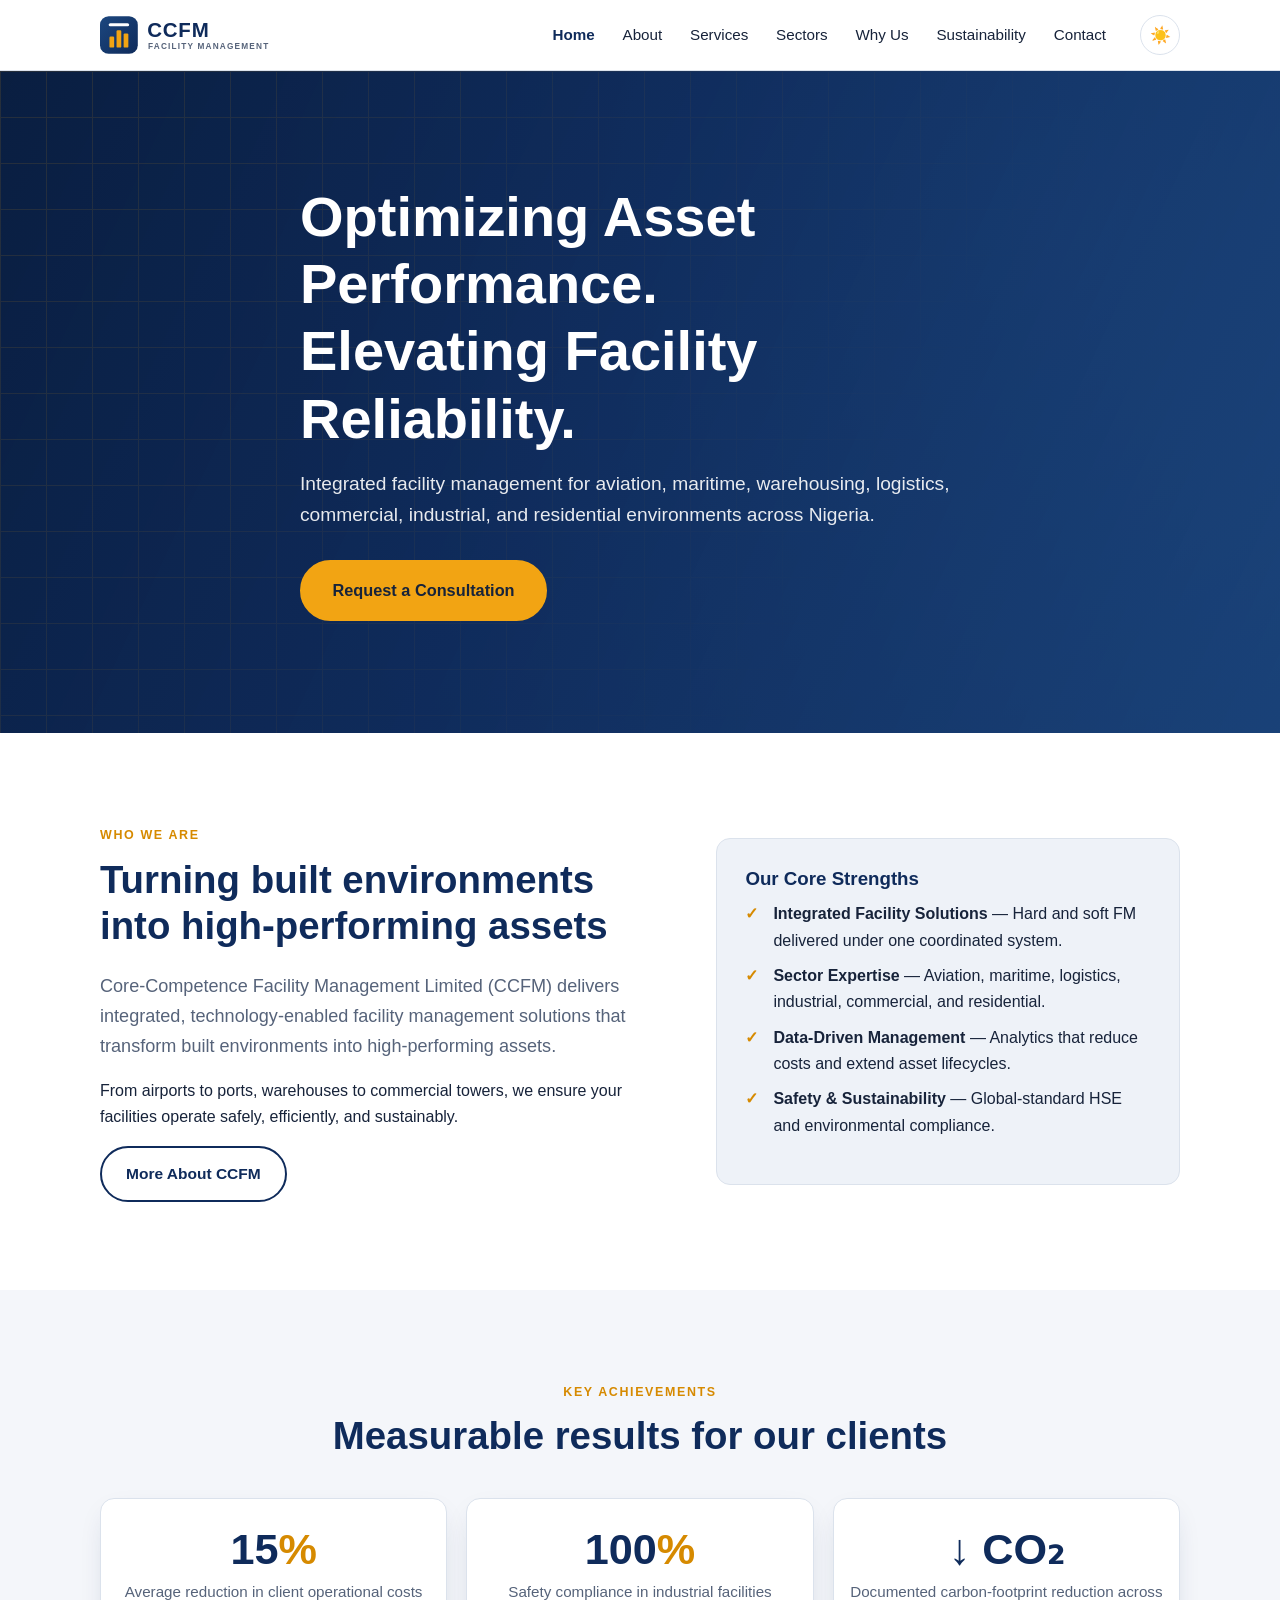
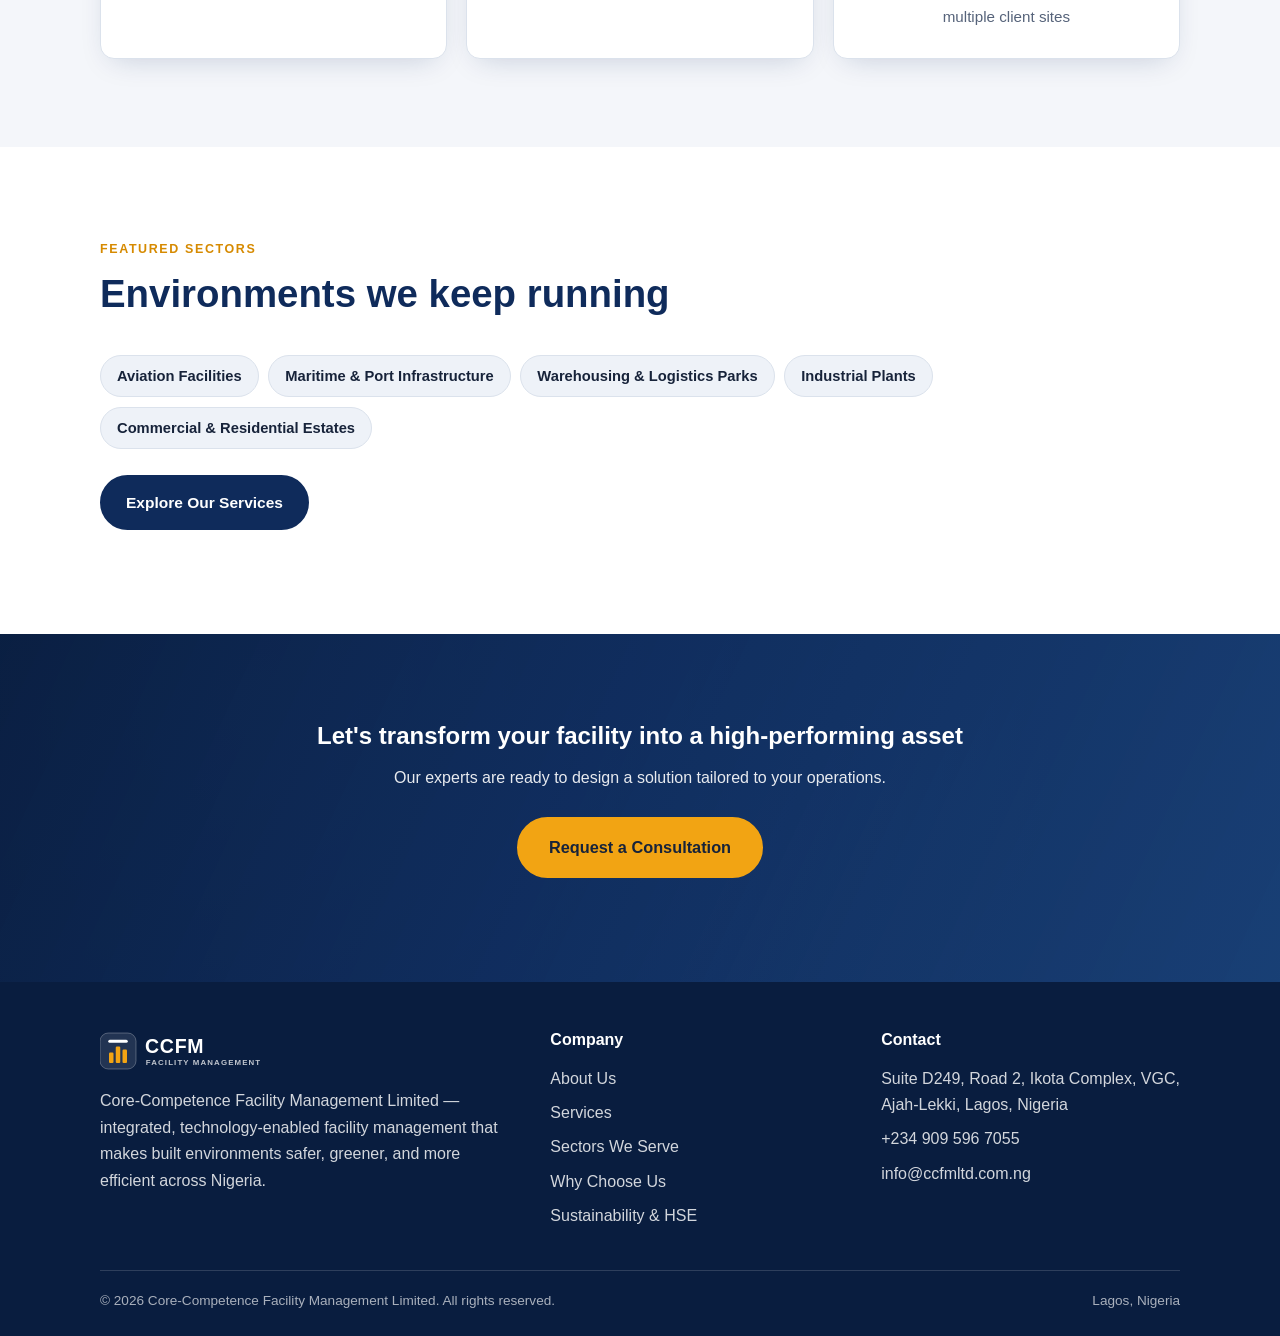
==== index.html @ 2bdea2f2 "Initial commit: CCFM marketing website Static 7-page site for Core-Competence Facility Management Lt" ====
<!doctype html>
<html lang="en">
<head>
  <meta charset="utf-8">
  <meta name="viewport" content="width=device-width, initial-scale=1">
  <title>CCFM — Integrated Facility Management in Nigeria | Core-Competence FM Ltd</title>
  <meta name="description" content="Core-Competence Facility Management Limited (CCFM) delivers integrated, technology-enabled facility management for aviation, maritime, warehousing, logistics, industrial, commercial and residential environments across Nigeria.">
  <link rel="icon" href="/assets/img/favicon.svg" type="image/svg+xml">
  <link rel="apple-touch-icon" href="/assets/img/favicon.svg">
  <link rel="canonical" href="https://ccfmltd.com.ng/">
  <meta property="og:type" content="website">
  <meta property="og:site_name" content="CCFM — Core-Competence Facility Management">
  <meta property="og:title" content="CCFM — Integrated Facility Management in Nigeria">
  <meta property="og:description" content="Technology-enabled facility management for aviation, maritime, logistics, industrial, commercial and residential environments across Nigeria.">
  <meta property="og:url" content="https://ccfmltd.com.ng/">
  <meta property="og:image" content="https://ccfmltd.com.ng/assets/img/og-image.png">
  <meta property="og:image:width" content="1200">
  <meta property="og:image:height" content="630">
  <meta property="og:locale" content="en_NG">
  <meta name="twitter:card" content="summary_large_image">
  <meta name="twitter:title" content="CCFM — Integrated Facility Management in Nigeria">
  <meta name="twitter:description" content="Technology-enabled facility management for aviation, maritime, logistics, industrial, commercial and residential environments across Nigeria.">
  <meta name="twitter:image" content="https://ccfmltd.com.ng/assets/img/og-image.png">
  <link rel="stylesheet" href="/assets/css/styles.css?v=3">
  <script src="/assets/js/main.js?v=3" defer></script>
  <script type="application/ld+json">
  {
    "@context": "https://schema.org",
    "@type": "LocalBusiness",
    "@id": "https://ccfmltd.com.ng/#organization",
    "name": "Core-Competence Facility Management Limited",
    "alternateName": "CCFM",
    "url": "https://ccfmltd.com.ng/",
    "logo": "https://ccfmltd.com.ng/assets/img/logo-512.png",
    "image": "https://ccfmltd.com.ng/assets/img/og-image.png",
    "description": "Integrated, technology-enabled facility management for aviation, maritime, warehousing, logistics, industrial, commercial and residential environments across Nigeria.",
    "telephone": "+2349095967055",
    "email": "info@ccfmltd.com.ng",
    "address": {
      "@type": "PostalAddress",
      "streetAddress": "Suite D249, Road 2, Ikota Complex, VGC, Ajah-Lekki",
      "addressLocality": "Lagos",
      "addressRegion": "Lagos",
      "addressCountry": "NG"
    },
    "areaServed": { "@type": "Country", "name": "Nigeria" },
    "knowsAbout": [
      "Facility Management", "Preventive Maintenance", "HVAC", "Security & Access Control",
      "Cleaning & Hygiene", "Landscaping", "Fleet Management", "Energy & Sustainability", "HSE Compliance"
    ]
  }
  </script>
</head>
<body>
  <header class="site-header">
    <nav class="nav container" aria-label="Primary">
      <a class="brand" href="/" aria-label="CCFM home"><img class="brand__logo" src="/assets/img/logo.svg" alt="CCFM — Facility Management" width="188" height="44"></a>
      <ul class="nav__links" id="primary-nav">
        <li><a href="/" class="is-active">Home</a></li>
        <li><a href="/about">About</a></li>
        <li><a href="/services">Services</a></li>
        <li><a href="/sectors">Sectors</a></li>
        <li><a href="/why-us">Why Us</a></li>
        <li><a href="/sustainability">Sustainability</a></li>
        <li><a href="/contact">Contact</a></li>
      </ul>
      <div class="nav__actions">
        <button class="theme-toggle" type="button" aria-label="Toggle dark mode" title="Toggle dark mode">
          <span class="icon-sun" aria-hidden="true">☀️</span><span class="icon-moon" aria-hidden="true">🌙</span>
        </button>
        <button class="nav__toggle" type="button" aria-label="Menu" aria-controls="primary-nav" aria-expanded="false"><span></span></button>
      </div>
    </nav>
  </header>

  <main>
    <!-- HERO -->
    <section class="hero">
      <div class="container hero__inner">
        <h1>Optimizing Asset Performance.<br>Elevating Facility Reliability.</h1>
        <p class="lead">Integrated facility management for aviation, maritime, warehousing, logistics, commercial, industrial, and residential environments across Nigeria.</p>
        <div class="hero__cta">
          <a href="/contact" class="btn btn--accent btn--lg">Request a Consultation</a>
        </div>
      </div>
    </section>

    <!-- WHO WE ARE -->
    <section class="section">
      <div class="container split">
        <div>
          <span class="eyebrow">Who We Are</span>
          <h2 class="section__title">Turning built environments into high-performing assets</h2>
          <p class="lead">Core-Competence Facility Management Limited (CCFM) delivers integrated, technology-enabled facility management solutions that transform built environments into high-performing assets.</p>
          <p>From airports to ports, warehouses to commercial towers, we ensure your facilities operate safely, efficiently, and sustainably.</p>
          <a href="/about" class="btn btn--outline">More About CCFM</a>
        </div>
        <div class="panel">
          <h3>Our Core Strengths</h3>
          <ul class="check-list">
            <li><strong>Integrated Facility Solutions</strong> — Hard and soft FM delivered under one coordinated system.</li>
            <li><strong>Sector Expertise</strong> — Aviation, maritime, logistics, industrial, commercial, and residential.</li>
            <li><strong>Data-Driven Management</strong> — Analytics that reduce costs and extend asset lifecycles.</li>
            <li><strong>Safety &amp; Sustainability</strong> — Global-standard HSE and environmental compliance.</li>
          </ul>
        </div>
      </div>
    </section>

    <!-- KEY ACHIEVEMENTS -->
    <section class="section section--alt">
      <div class="container">
        <div class="section__head center">
          <span class="eyebrow">Key Achievements</span>
          <h2 class="section__title">Measurable results for our clients</h2>
        </div>
        <div class="stats">
          <div class="stat"><div class="stat__num">15<span class="unit">%</span></div><div class="stat__label">Average reduction in client operational costs</div></div>
          <div class="stat"><div class="stat__num">100<span class="unit">%</span></div><div class="stat__label">Safety compliance in industrial facilities</div></div>
          <div class="stat"><div class="stat__num">↓ CO₂</div><div class="stat__label">Documented carbon-footprint reduction across multiple client sites</div></div>
        </div>
      </div>
    </section>

    <!-- FEATURED SECTORS -->
    <section class="section">
      <div class="container">
        <div class="section__head">
          <span class="eyebrow">Featured Sectors</span>
          <h2 class="section__title">Environments we keep running</h2>
        </div>
        <ul class="pill-list">
          <li>Aviation Facilities</li>
          <li>Maritime &amp; Port Infrastructure</li>
          <li>Warehousing &amp; Logistics Parks</li>
          <li>Industrial Plants</li>
          <li>Commercial &amp; Residential Estates</li>
        </ul>
        <p style="margin-top:1.6rem;"><a href="/services" class="btn">Explore Our Services</a></p>
      </div>
    </section>

    <!-- CTA BAND -->
    <section class="section cta-band">
      <div class="container">
        <h2>Let's transform your facility into a high-performing asset</h2>
        <p>Our experts are ready to design a solution tailored to your operations.</p>
        <p style="margin-top:1.6rem;"><a href="/contact" class="btn btn--accent btn--lg">Request a Consultation</a></p>
      </div>
    </section>
  </main>

  <footer class="site-footer">
    <div class="container">
      <div class="footer-grid">
        <div class="footer-brand">
          <img class="brand__logo brand__logo--white" src="/assets/img/logo-white.svg" alt="CCFM" width="180" height="42">
          <p style="margin-top:1rem;">Core-Competence Facility Management Limited — integrated, technology-enabled facility management that makes built environments safer, greener, and more efficient across Nigeria.</p>
        </div>
        <div>
          <h4>Company</h4>
          <ul class="footer-links">
            <li><a href="/about">About Us</a></li>
            <li><a href="/services">Services</a></li>
            <li><a href="/sectors">Sectors We Serve</a></li>
            <li><a href="/why-us">Why Choose Us</a></li>
            <li><a href="/sustainability">Sustainability &amp; HSE</a></li>
          </ul>
        </div>
        <div>
          <h4>Contact</h4>
          <ul class="footer-links">
            <li>Suite D249, Road 2, Ikota Complex, VGC, Ajah-Lekki, Lagos, Nigeria</li>
            <li><a href="tel:+2349095967055">+234 909 596 7055</a></li>
            <li><a href="mailto:info@ccfmltd.com.ng">info@ccfmltd.com.ng</a></li>
          </ul>
        </div>
      </div>
      <div class="footer-bottom">
        <span>&copy; <span id="year">2026</span> Core-Competence Facility Management Limited. All rights reserved.</span>
        <span>Lagos, Nigeria</span>
      </div>
    </div>
  </footer>
</body>
</html>
---- assets/css/styles.css ----
/* ==========================================================================
   CCFM — Core-Competence Facility Management Limited
   Single stylesheet. All theming lives in the :root token block below.
   Swap the brand by editing tokens only — no markup changes required.
   ========================================================================== */

/* ---------- Design tokens (LIGHT / default theme) ---------- */
:root {
  /* Brand palette — corporate blue + steel */
  --color-primary:        #0f2b5b;   /* deep navy */
  --color-primary-dark:   #091d3f;
  --color-primary-light:  #1c477f;
  --color-accent:         #f2a413;   /* amber */
  --color-accent-dark:    #d68a00;

  /* Surfaces & text */
  --color-bg:             #ffffff;
  --color-bg-alt:         #f4f6fa;   /* section banding */
  --color-surface:        #ffffff;   /* cards */
  --color-surface-2:      #eef2f8;
  --color-border:         #dbe2ec;
  --color-text:           #17233a;
  --color-heading:        #0f2b5b;
  --color-muted:          #56637a;
  --color-on-primary:     #ffffff;

  /* Hero overlay */
  --hero-overlay: linear-gradient(115deg, rgba(9,29,63,.94) 0%, rgba(15,43,91,.86) 45%, rgba(28,71,127,.72) 100%);

  /* Typography */
  --font-sans: -apple-system, BlinkMacSystemFont, "Segoe UI", Roboto, Helvetica, Arial, "Noto Sans", sans-serif;
  --fs-hero: clamp(2.1rem, 5vw, 3.5rem);
  --fs-h2:   clamp(1.6rem, 3.2vw, 2.4rem);
  --fs-h3:   1.25rem;
  --lh:      1.65;

  /* Layout */
  --maxw:      1160px;
  --gutter:    clamp(1.1rem, 4vw, 2.5rem);
  --radius:    14px;
  --radius-sm: 9px;
  --shadow:    0 10px 30px -12px rgba(15, 43, 91, .22);
  --shadow-lg: 0 24px 60px -20px rgba(15, 43, 91, .30);
  --ring:      0 0 0 3px rgba(242, 164, 19, .45);
  --transition: 200ms ease;
}

/* ---------- Dark theme overrides (same token names) ---------- */
:root[data-theme="dark"] {
  --color-primary:        #4f86d6;
  --color-primary-dark:   #3a6fbd;
  --color-primary-light:  #6f9fe0;
  --color-accent:         #ffb733;
  --color-accent-dark:    #e79f14;

  --color-bg:             #0c1626;
  --color-bg-alt:         #111f34;
  --color-surface:        #14243c;
  --color-surface-2:      #1b3050;
  --color-border:         #26385a;
  --color-text:           #dce6f5;
  --color-heading:        #eaf1fb;
  --color-muted:          #9aabc6;
  --color-on-primary:     #0c1626;

  --hero-overlay: linear-gradient(115deg, rgba(6,14,26,.96) 0%, rgba(12,26,46,.90) 45%, rgba(20,40,68,.80) 100%);
  --shadow:    0 10px 30px -12px rgba(0,0,0,.55);
  --shadow-lg: 0 24px 60px -20px rgba(0,0,0,.65);
}

/* ---------- Reset-ish base ---------- */
*, *::before, *::after { box-sizing: border-box; }
html { scroll-behavior: smooth; -webkit-text-size-adjust: 100%; }

/* ---------- Overflow guards (never let anything cause a horizontal scrollbar) ---------- */
/* overflow-x: clip prevents sideways scroll WITHOUT breaking the sticky header (unlike overflow:hidden). */
html, body { overflow-x: clip; max-width: 100%; }
img, svg, iframe, video, table { max-width: 100%; }
/* Grid/flex children default to min-width:auto, which lets long content blow out the row — reset it. */
.grid > *, .split > *, .stats > *, .footer-grid > *, .contact-grid > *, .field-row > *, .nav > * { min-width: 0; }
h1, h2, h3, h4, .lead, p, a { overflow-wrap: break-word; }

body {
  margin: 0;
  font-family: var(--font-sans);
  font-size: 1rem;
  line-height: var(--lh);
  color: var(--color-text);
  background: var(--color-bg);
  -webkit-font-smoothing: antialiased;
  transition: background var(--transition), color var(--transition);
}
img { max-width: 100%; display: block; }
a { color: var(--color-primary); text-decoration: none; }
a:hover { text-decoration: underline; }
h1, h2, h3, h4 { color: var(--color-heading); line-height: 1.2; margin: 0 0 .6em; }
p { margin: 0 0 1rem; }
ul { margin: 0 0 1rem; padding-left: 1.2rem; }
:focus-visible { outline: none; box-shadow: var(--ring); border-radius: 4px; }

/* ---------- Layout helpers ---------- */
.container { width: 100%; max-width: var(--maxw); margin-inline: auto; padding-inline: var(--gutter); }
.section { padding-block: clamp(3rem, 7vw, 5.5rem); }
.section--alt { background: var(--color-bg-alt); }
.section__head { max-width: 760px; margin-bottom: 2.4rem; }
.section__head.center { margin-inline: auto; text-align: center; }
.eyebrow {
  display: inline-block; font-size: .78rem; font-weight: 700; letter-spacing: .13em;
  text-transform: uppercase; color: var(--color-accent-dark); margin-bottom: .7rem;
}
:root[data-theme="dark"] .eyebrow { color: var(--color-accent); }
h2.section__title { font-size: var(--fs-h2); }
.lead { font-size: 1.13rem; color: var(--color-muted); }

/* ---------- Buttons ---------- */
.btn {
  --btn-bg: var(--color-primary); --btn-fg: var(--color-on-primary);
  display: inline-flex; align-items: center; gap: .5rem;
  padding: .8rem 1.5rem; border-radius: 999px; font-weight: 600; font-size: .97rem;
  background: var(--btn-bg); color: var(--btn-fg); border: 2px solid var(--btn-bg);
  cursor: pointer; transition: transform var(--transition), background var(--transition), box-shadow var(--transition);
  text-decoration: none; white-space: nowrap;
}
.btn:hover { text-decoration: none; transform: translateY(-2px); box-shadow: var(--shadow); }
.btn--accent { --btn-bg: var(--color-accent); --btn-fg: #17233a; border-color: var(--color-accent); }
.btn--ghost  { --btn-bg: transparent; --btn-fg: var(--color-on-primary); border-color: rgba(255,255,255,.6); }
.btn--outline{ --btn-bg: transparent; --btn-fg: var(--color-primary); border-color: var(--color-primary); }
.btn--lg { padding: .95rem 1.9rem; font-size: 1.02rem; }

/* ---------- Header / nav ---------- */
.site-header {
  position: sticky; top: 0; z-index: 50;
  background: color-mix(in srgb, var(--color-bg) 88%, transparent);
  backdrop-filter: saturate(160%) blur(10px);
  border-bottom: 1px solid var(--color-border);
}
.nav { display: flex; align-items: center; gap: 1.4rem; height: 70px; }
.brand { display: inline-flex; align-items: baseline; gap: .5rem; font-weight: 800; letter-spacing: .02em; }
.brand:hover { text-decoration: none; }
.brand__mark {
  font-size: 1.4rem; color: var(--color-primary);
  padding: .12em .42em; border-radius: 8px;
  background: linear-gradient(135deg, var(--color-primary), var(--color-primary-light));
  color: #fff;
}
.brand__word { font-size: .78rem; font-weight: 600; letter-spacing: .04em; color: var(--color-muted); text-transform: uppercase; }
.brand__logo { height: 44px; width: auto; display: block; }
.footer-brand .brand__logo--white { height: 42px; margin-bottom: .3rem; }
/* CTA in the nav list is only for the mobile dropdown — hidden on desktop to avoid a duplicate of the header button */
.mobile-cta { display: none; }
.nav__links { display: flex; align-items: center; gap: .3rem; margin-left: auto; list-style: none; padding: 0; margin-block: 0; }
.nav__links a {
  display: inline-block; padding: .5rem .72rem; border-radius: 8px; font-weight: 500;
  color: var(--color-text); font-size: .95rem;
}
.nav__links a:hover { background: var(--color-surface-2); text-decoration: none; }
.nav__links a.is-active { color: var(--color-primary); font-weight: 700; }
.nav__actions { display: flex; align-items: center; gap: .6rem; }

.theme-toggle {
  width: 40px; height: 40px; border-radius: 999px; border: 1px solid var(--color-border);
  background: var(--color-surface); color: var(--color-heading); cursor: pointer;
  display: inline-grid; place-items: center; font-size: 1.05rem; transition: background var(--transition);
}
.theme-toggle:hover { background: var(--color-surface-2); }
.theme-toggle .icon-moon { display: none; }
:root[data-theme="dark"] .theme-toggle .icon-sun  { display: none; }
:root[data-theme="dark"] .theme-toggle .icon-moon { display: inline; }

.nav__toggle {
  display: none; width: 42px; height: 42px; border: 1px solid var(--color-border);
  background: var(--color-surface); border-radius: 10px; cursor: pointer; padding: 0;
}
.nav__toggle span, .nav__toggle span::before, .nav__toggle span::after {
  content: ""; display: block; width: 20px; height: 2px; background: var(--color-heading);
  margin: 0 auto; position: relative; transition: transform var(--transition), opacity var(--transition);
}
.nav__toggle span::before { position: absolute; top: -6px; }
.nav__toggle span::after  { position: absolute; top: 6px; }

/* ---------- Hero ---------- */
.hero {
  position: relative; color: #fff;
  background: var(--hero-overlay), radial-gradient(circle at 80% 20%, #1c477f, #0f2b5b 70%);
  overflow: hidden;
}
.hero::after {
  content: ""; position: absolute; inset: 0; opacity: .12; pointer-events: none;
  background-image: linear-gradient(var(--color-accent) 1px, transparent 1px), linear-gradient(90deg, var(--color-accent) 1px, transparent 1px);
  background-size: 46px 46px; mask-image: linear-gradient(120deg, #000, transparent 70%);
}
.hero__inner { position: relative; z-index: 1; padding-block: clamp(3.5rem, 9vw, 7rem); max-width: 760px; }
.hero h1 { color: #fff; font-size: var(--fs-hero); margin-bottom: 1rem; }
.hero p.lead { color: rgba(255,255,255,.9); font-size: 1.2rem; }
.hero__cta { display: flex; flex-wrap: wrap; gap: .9rem; margin-top: 1.8rem; }
.page-hero { position: relative; color:#fff; background: var(--hero-overlay), radial-gradient(circle at 85% 10%, #1c477f, #0f2b5b 75%); }
.page-hero__inner { position: relative; z-index:1; padding-block: clamp(2.6rem, 6vw, 4.2rem); max-width: 780px; }
.page-hero h1 { color:#fff; font-size: clamp(1.9rem, 4.5vw, 3rem); }
.page-hero p { color: rgba(255,255,255,.9); font-size: 1.12rem; margin-bottom: 0; }
.breadcrumb { font-size: .85rem; color: rgba(255,255,255,.7); margin-bottom: .8rem; }
.breadcrumb a { color: rgba(255,255,255,.85); }

/* ---------- Grid & cards ---------- */
.grid { display: grid; gap: 1.4rem; }
.grid--2 { grid-template-columns: repeat(2, 1fr); }
.grid--3 { grid-template-columns: repeat(3, 1fr); }
.grid--4 { grid-template-columns: repeat(4, 1fr); }

.card {
  background: var(--color-surface); border: 1px solid var(--color-border);
  border-radius: var(--radius); padding: 1.6rem; box-shadow: var(--shadow);
  transition: transform var(--transition), box-shadow var(--transition), border-color var(--transition);
}
.card:hover { transform: translateY(-4px); box-shadow: var(--shadow-lg); border-color: color-mix(in srgb, var(--color-accent) 55%, var(--color-border)); }
.card h3 { font-size: var(--fs-h3); margin-bottom: .5rem; }
.card p:last-child, .card ul:last-child { margin-bottom: 0; }
.card__icon {
  width: 46px; height: 46px; border-radius: 12px; display: grid; place-items: center;
  font-size: 1.3rem; margin-bottom: 1rem;
  background: color-mix(in srgb, var(--color-primary) 12%, transparent); color: var(--color-primary);
}
.card--accent { border-top: 4px solid var(--color-accent); }

.check-list { list-style: none; padding: 0; }
.check-list li { position: relative; padding-left: 1.75rem; margin-bottom: .55rem; }
.check-list li::before {
  content: "✓"; position: absolute; left: 0; top: 0; font-weight: 800;
  color: var(--color-accent-dark);
}
:root[data-theme="dark"] .check-list li::before { color: var(--color-accent); }

/* ---------- Stats ---------- */
.stats { display: grid; grid-template-columns: repeat(3, 1fr); gap: 1.2rem; }
.stat {
  text-align: center; padding: 1.8rem 1rem; border-radius: var(--radius);
  background: var(--color-surface); border: 1px solid var(--color-border); box-shadow: var(--shadow);
}
.stat__num { font-size: clamp(1.9rem, 4vw, 2.7rem); font-weight: 800; color: var(--color-primary); line-height: 1; }
.stat__num .unit { color: var(--color-accent-dark); }
:root[data-theme="dark"] .stat__num .unit { color: var(--color-accent); }
.stat__label { margin-top: .5rem; color: var(--color-muted); font-size: .95rem; }

/* Stats on dark hero band */
.stats--onprimary .stat { background: rgba(255,255,255,.07); border-color: rgba(255,255,255,.18); box-shadow: none; }
.stats--onprimary .stat__num { color: #fff; }
.stats--onprimary .stat__num .unit { color: var(--color-accent); }
.stats--onprimary .stat__label { color: rgba(255,255,255,.82); }

/* ---------- Split / media rows ---------- */
.split { display: grid; grid-template-columns: 1.1fr .9fr; gap: clamp(1.5rem, 4vw, 3rem); align-items: center; }
.panel {
  background: var(--color-surface-2); border-radius: var(--radius); padding: 1.8rem;
  border: 1px solid var(--color-border);
}
.value-row { display: flex; gap: 1rem; align-items: flex-start; margin-bottom: 1.2rem; }
.value-row .num { flex: 0 0 auto; width: 40px; height: 40px; border-radius: 10px; display: grid; place-items: center; font-weight: 800; background: var(--color-primary); color:#fff; }
.value-row h4 { margin: 0 0 .2rem; }
.value-row p { margin: 0; color: var(--color-muted); }

/* Sector list on home */
.pill-list { display: flex; flex-wrap: wrap; gap: .6rem; list-style: none; padding: 0; }
.pill-list li { background: var(--color-surface-2); border: 1px solid var(--color-border); padding: .5rem 1rem; border-radius: 999px; font-weight: 600; font-size: .92rem; }

/* ---------- CTA band ---------- */
.cta-band { background: var(--hero-overlay), radial-gradient(circle at 20% 20%, #1c477f, #0f2b5b 75%); color: #fff; text-align: center; }
.cta-band h2 { color: #fff; }
.cta-band p { color: rgba(255,255,255,.9); max-width: 620px; margin-inline: auto; }

/* ---------- Contact ---------- */
.contact-grid { display: grid; grid-template-columns: 1fr 1.1fr; gap: clamp(1.5rem, 4vw, 3rem); align-items: start; }
.contact-info { padding: 0; margin: 0; }
.contact-info li { list-style: none; margin-bottom: 1rem; display: flex; gap: .7rem; align-items: flex-start; }
.contact-info .ci-icon { flex: 0 0 auto; }
.field { margin-bottom: 1.1rem; }
.field label { display: block; font-weight: 600; margin-bottom: .35rem; font-size: .92rem; }
.field .req { color: #d64545; }
.field input, .field select, .field textarea {
  width: 100%; padding: .75rem .9rem; border: 1px solid var(--color-border); border-radius: var(--radius-sm);
  background: var(--color-bg); color: var(--color-text); font: inherit; transition: border-color var(--transition), box-shadow var(--transition);
}
.field input:focus, .field select:focus, .field textarea:focus { border-color: var(--color-primary); box-shadow: var(--ring); outline: none; }
.field textarea { min-height: 130px; resize: vertical; }
.field-row { display: grid; grid-template-columns: 1fr 1fr; gap: 1.1rem; }
.hp { position: absolute; left: -9999px; width: 1px; height: 1px; overflow: hidden; }
.map-embed { position: relative; width: 100%; aspect-ratio: 16 / 7; border-radius: var(--radius); overflow: hidden; border: 1px solid var(--color-border); box-shadow: var(--shadow); }
.map-embed iframe { position: absolute; inset: 0; width: 100%; height: 100%; border: 0; }
@media (max-width: 560px) { .map-embed { aspect-ratio: 4 / 3; } }
.form-note { font-size: .85rem; color: var(--color-muted); }
.alert { padding: .9rem 1.1rem; border-radius: var(--radius-sm); margin-bottom: 1.4rem; font-weight: 500; }
.alert--ok  { background: #e7f6ec; color: #1c6b3a; border: 1px solid #b7e2c6; }
.alert--err { background: #fdeaea; color: #a12626; border: 1px solid #f3c2c2; }
:root[data-theme="dark"] .alert--ok  { background: rgba(46,160,90,.15); color: #7fe0a3; border-color: rgba(46,160,90,.4); }
:root[data-theme="dark"] .alert--err { background: rgba(200,60,60,.15); color: #f0a3a3; border-color: rgba(200,60,60,.4); }

/* ---------- Footer ---------- */
.site-footer { background: var(--color-primary-dark); color: rgba(255,255,255,.82); padding-block: 3rem 1.5rem; }
:root[data-theme="dark"] .site-footer { background: #060f1c; }
.footer-grid { display: grid; grid-template-columns: 1.4fr 1fr 1fr; gap: 2rem; margin-bottom: 2rem; }
.site-footer h4 { color: #fff; font-size: 1rem; margin-bottom: 1rem; }
.site-footer a { color: rgba(255,255,255,.82); }
.site-footer a:hover { color: #fff; }
.footer-links { list-style: none; padding: 0; margin: 0; }
.footer-links li { margin-bottom: .5rem; }
.footer-brand .brand__mark { display: inline-block; }
.footer-bottom { border-top: 1px solid rgba(255,255,255,.15); padding-top: 1.2rem; font-size: .85rem; display: flex; justify-content: space-between; flex-wrap: wrap; gap: .5rem; color: rgba(255,255,255,.65); }

/* ---------- Responsive ---------- */
@media (max-width: 900px) {
  .grid--4 { grid-template-columns: repeat(2, 1fr); }
  .grid--3 { grid-template-columns: repeat(2, 1fr); }
  .split, .contact-grid { grid-template-columns: 1fr; }
  .footer-grid { grid-template-columns: 1fr 1fr; }
}
@media (max-width: 760px) {
  .nav__toggle { display: block; margin-left: auto; }
  .nav__actions .btn { display: none; }
  .nav__links {
    position: fixed; inset: 70px 0 auto 0; flex-direction: column; align-items: stretch;
    background: var(--color-bg); border-bottom: 1px solid var(--color-border); padding: .6rem var(--gutter) 1.2rem;
    gap: .1rem; box-shadow: var(--shadow); transform: translateY(-120%); transition: transform var(--transition); margin-left: 0;
  }
  .nav__links.is-open { transform: translateY(0); }
  .nav__links a { padding: .85rem .6rem; border-radius: 8px; font-size: 1.02rem; }
  .nav__links a.is-active { background: var(--color-surface-2); }
  .mobile-cta { display: block; }
  .nav__links .mobile-cta { margin-top: .6rem; }
  /* Tighter vertical rhythm on phones */
  .section { padding-block: clamp(2.4rem, 9vw, 3.4rem); }
  .hero__inner { padding-block: clamp(2.6rem, 12vw, 4rem); }
  .page-hero__inner { padding-block: clamp(2rem, 9vw, 3rem); }
  .hero__cta .btn { flex: 1 1 auto; justify-content: center; }
}
@media (max-width: 560px) {
  .grid--4, .grid--3, .grid--2, .stats, .field-row { grid-template-columns: 1fr; }
  .footer-grid { grid-template-columns: 1fr; }
  .brand__logo { height: 38px; }              /* keep the header comfortable on small phones */
  .card { padding: 1.3rem; }
  .btn--lg { padding: .85rem 1.4rem; }
  .hero h1 { font-size: clamp(1.9rem, 8.5vw, 2.6rem); }
  .stat { padding: 1.4rem 1rem; }
  .section__head { margin-bottom: 1.8rem; }
}
@media (prefers-reduced-motion: reduce) {
  * { scroll-behavior: auto !important; transition: none !important; }
}
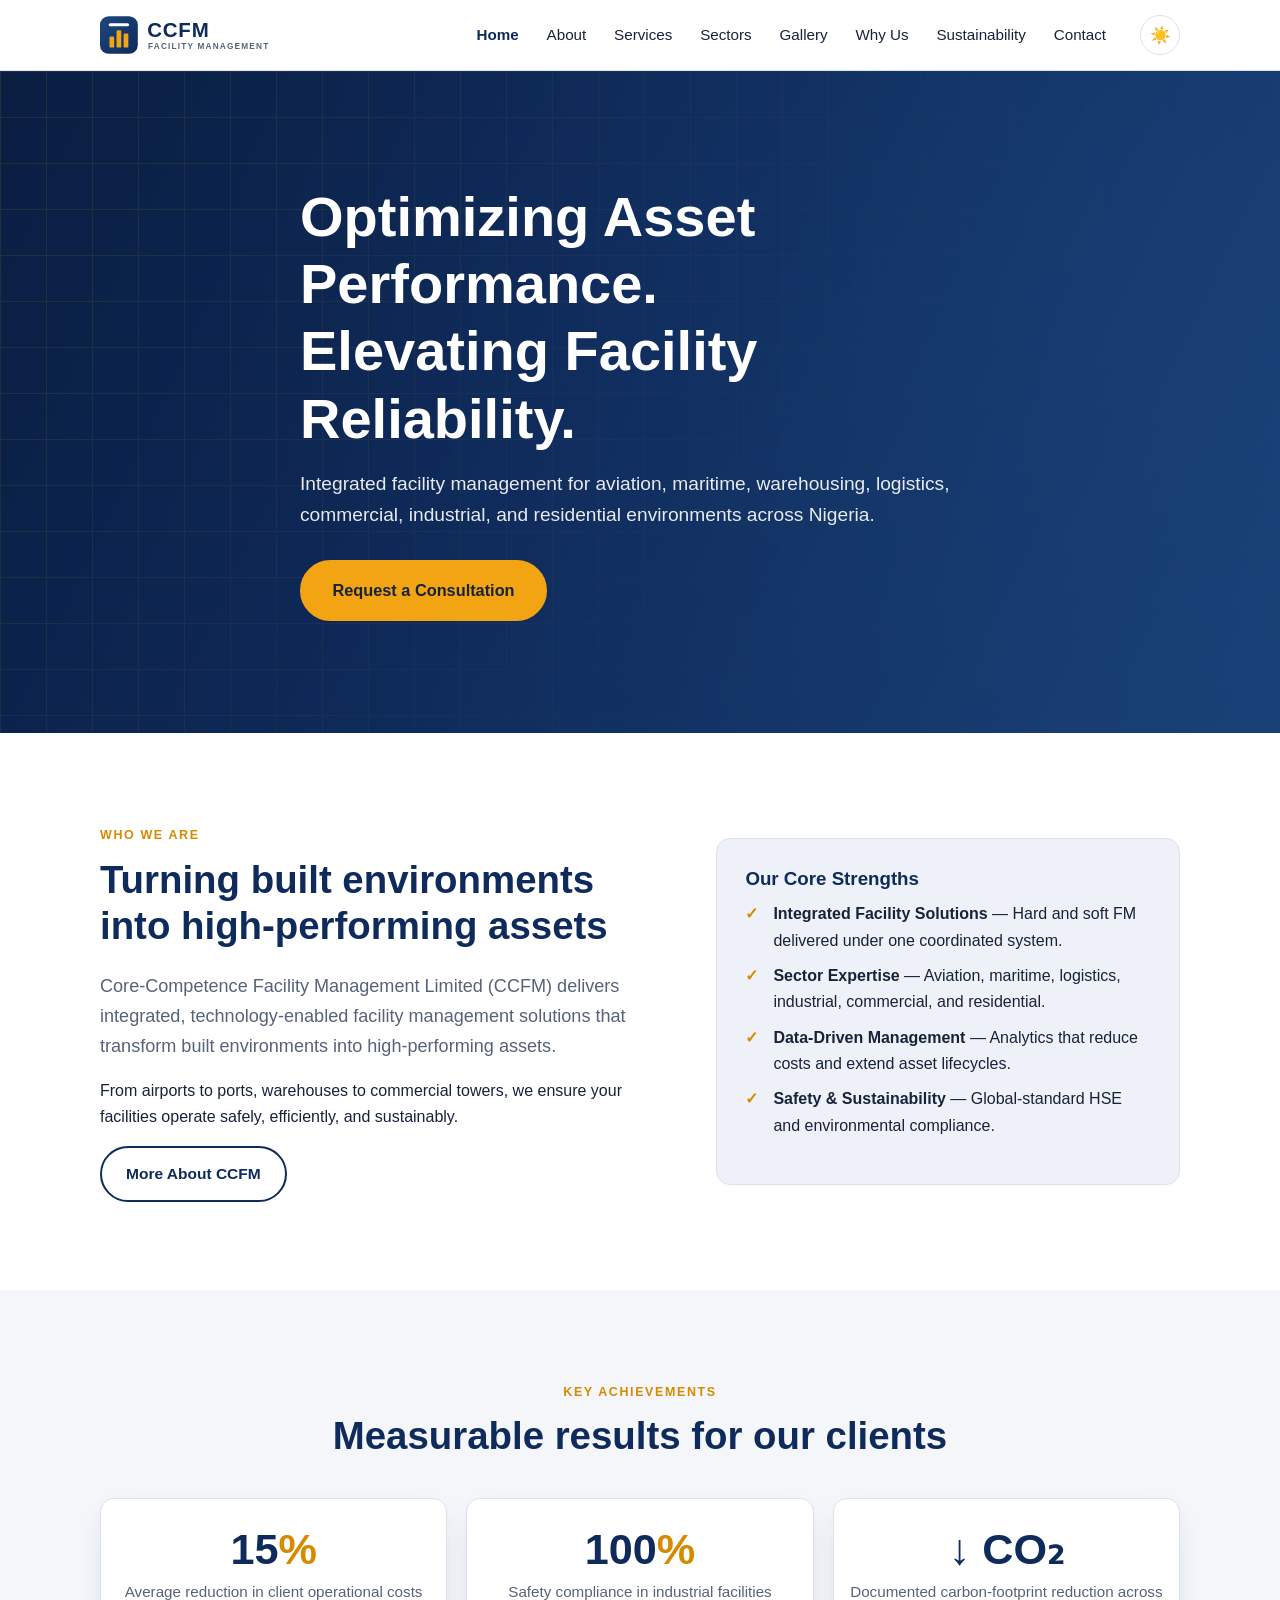
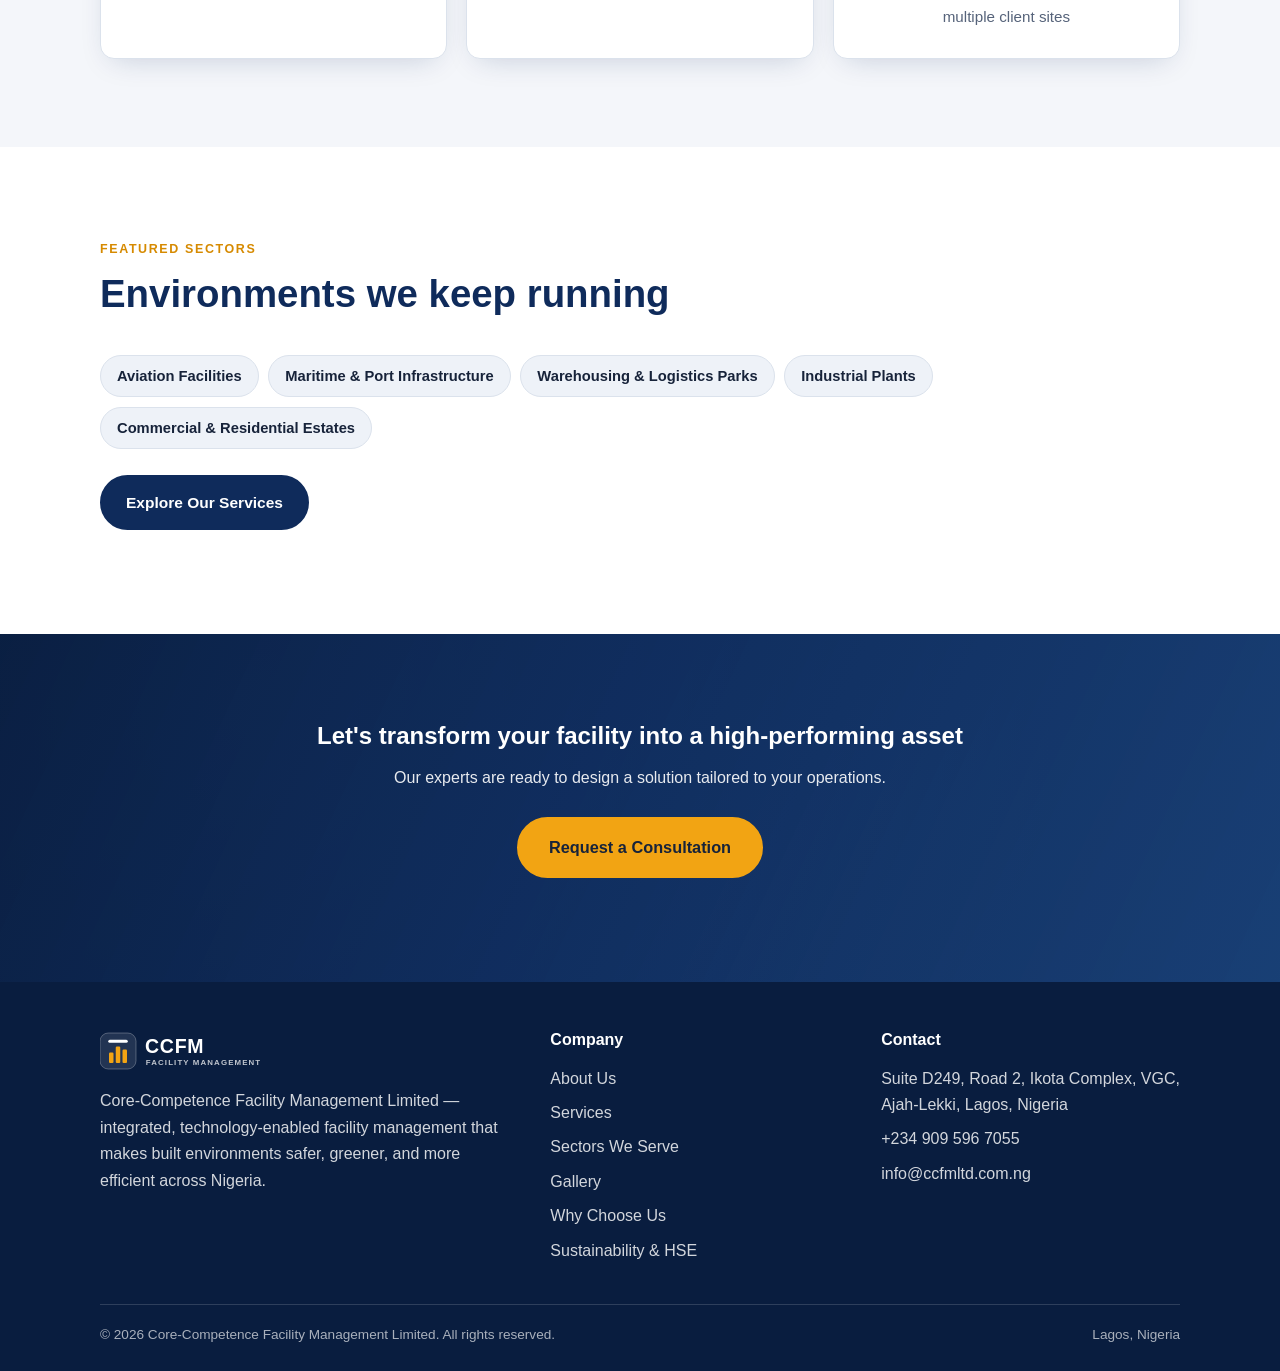
==== commit f8c5c2b7: "Add gallery page and admin area; refresh site pages Co-Authored-By: Claude Sonnet 5.5 <noreply@anthr" ====
--- a/index.html
+++ b/index.html
@@ -21,8 +21,8 @@
   <meta name="twitter:title" content="CCFM — Integrated Facility Management in Nigeria">
   <meta name="twitter:description" content="Technology-enabled facility management for aviation, maritime, logistics, industrial, commercial and residential environments across Nigeria.">
   <meta name="twitter:image" content="https://ccfmltd.com.ng/assets/img/og-image.png">
-  <link rel="stylesheet" href="/assets/css/styles.css?v=3">
-  <script src="/assets/js/main.js?v=3" defer></script>
+  <link rel="stylesheet" href="/assets/css/styles.css?v=4">
+  <script src="/assets/js/main.js?v=4" defer></script>
   <script type="application/ld+json">
   {
     "@context": "https://schema.org",
@@ -60,6 +60,7 @@
         <li><a href="/about">About</a></li>
         <li><a href="/services">Services</a></li>
         <li><a href="/sectors">Sectors</a></li>
+        <li><a href="/gallery">Gallery</a></li>
         <li><a href="/why-us">Why Us</a></li>
         <li><a href="/sustainability">Sustainability</a></li>
         <li><a href="/contact">Contact</a></li>
@@ -163,6 +164,7 @@
             <li><a href="/about">About Us</a></li>
             <li><a href="/services">Services</a></li>
             <li><a href="/sectors">Sectors We Serve</a></li>
+            <li><a href="/gallery">Gallery</a></li>
             <li><a href="/why-us">Why Choose Us</a></li>
             <li><a href="/sustainability">Sustainability &amp; HSE</a></li>
           </ul>
--- a/assets/css/styles.css
+++ b/assets/css/styles.css
@@ -304,10 +304,62 @@
 .footer-brand .brand__mark { display: inline-block; }
 .footer-bottom { border-top: 1px solid rgba(255,255,255,.15); padding-top: 1.2rem; font-size: .85rem; display: flex; justify-content: space-between; flex-wrap: wrap; gap: .5rem; color: rgba(255,255,255,.65); }
 
+/* ---------- Gallery ---------- */
+.filter-bar { display: flex; flex-wrap: wrap; gap: .6rem; margin-bottom: 1.8rem; }
+.filter-btn {
+  background: var(--color-surface-2); border: 1px solid var(--color-border); color: var(--color-text);
+  padding: .5rem 1.1rem; border-radius: 999px; font: inherit; font-weight: 600; font-size: .92rem;
+  cursor: pointer; transition: background var(--transition), border-color var(--transition), color var(--transition);
+}
+.filter-btn:hover { border-color: color-mix(in srgb, var(--color-accent) 55%, var(--color-border)); }
+.filter-btn:focus-visible { outline: none; box-shadow: var(--ring); }
+.filter-btn[aria-pressed="true"] { background: var(--color-primary); border-color: var(--color-primary); color: var(--color-on-primary); }
+
+.gallery-grid { list-style: none; padding: 0; margin: 0; display: grid; grid-template-columns: repeat(3, 1fr); gap: 1.4rem; }
+.gallery-item { margin: 0; }
+.gallery-item.is-hidden { display: none; }
+.gallery-item__btn {
+  display: block; width: 100%; padding: 0; border: 1px solid var(--color-border); background: var(--color-surface);
+  border-radius: var(--radius); overflow: hidden; cursor: pointer; position: relative;
+  transition: transform var(--transition), box-shadow var(--transition), border-color var(--transition);
+}
+.gallery-item__btn:hover { transform: translateY(-4px); box-shadow: var(--shadow-lg); border-color: color-mix(in srgb, var(--color-accent) 55%, var(--color-border)); }
+.gallery-item__btn:focus-visible { outline: none; box-shadow: var(--ring); }
+.gallery-item__btn img { display: block; width: 100%; aspect-ratio: 4 / 3; object-fit: cover; }
+.gallery-item__caption {
+  display: block; padding: .7rem .9rem; font-size: .9rem; font-weight: 600; color: var(--color-text);
+  text-align: left;
+}
+
+/* ---------- Lightbox ---------- */
+.lightbox { display: none; position: fixed; inset: 0; z-index: 100; padding: clamp(1rem, 4vw, 2.5rem);
+  background: var(--hero-overlay), rgba(6, 14, 26, .92); align-items: center; justify-content: center; }
+.lightbox.is-open { display: flex; }
+.lightbox__figure { margin: 0; max-width: 100%; text-align: center; }
+.lightbox__img { max-width: 100%; max-height: 82vh; border-radius: var(--radius-sm); box-shadow: var(--shadow-lg); }
+.lightbox__caption { color: rgba(255,255,255,.92); margin-top: .9rem; font-size: .98rem; }
+.lightbox__close, .lightbox__nav {
+  position: absolute; background: rgba(255,255,255,.12); color: #fff; border: 1px solid rgba(255,255,255,.28);
+  border-radius: 999px; cursor: pointer; display: grid; place-items: center; line-height: 1;
+  transition: background var(--transition), border-color var(--transition);
+}
+.lightbox__close:hover, .lightbox__nav:hover { background: rgba(255,255,255,.24); border-color: var(--color-accent); }
+.lightbox__close:focus-visible, .lightbox__nav:focus-visible { outline: none; box-shadow: var(--ring); }
+.lightbox__close { top: clamp(.8rem, 3vw, 1.5rem); right: clamp(.8rem, 3vw, 1.5rem); width: 46px; height: 46px; font-size: 1.9rem; }
+.lightbox__nav { top: 50%; transform: translateY(-50%); width: 52px; height: 52px; font-size: 2.2rem; }
+.lightbox__nav--prev { left: clamp(.5rem, 2vw, 1.5rem); }
+.lightbox__nav--next { right: clamp(.5rem, 2vw, 1.5rem); }
+@media (max-width: 560px) {
+  .lightbox__nav { top: auto; bottom: clamp(.8rem, 4vw, 1.5rem); transform: none; }
+  .lightbox__nav--prev { left: 25%; }
+  .lightbox__nav--next { right: 25%; }
+}
+
 /* ---------- Responsive ---------- */
 @media (max-width: 900px) {
   .grid--4 { grid-template-columns: repeat(2, 1fr); }
   .grid--3 { grid-template-columns: repeat(2, 1fr); }
+  .gallery-grid { grid-template-columns: repeat(2, 1fr); }
   .split, .contact-grid { grid-template-columns: 1fr; }
   .footer-grid { grid-template-columns: 1fr 1fr; }
 }
@@ -331,7 +383,7 @@
   .hero__cta .btn { flex: 1 1 auto; justify-content: center; }
 }
 @media (max-width: 560px) {
-  .grid--4, .grid--3, .grid--2, .stats, .field-row { grid-template-columns: 1fr; }
+  .grid--4, .grid--3, .grid--2, .stats, .field-row, .gallery-grid { grid-template-columns: 1fr; }
   .footer-grid { grid-template-columns: 1fr; }
   .brand__logo { height: 38px; }              /* keep the header comfortable on small phones */
   .card { padding: 1.3rem; }
